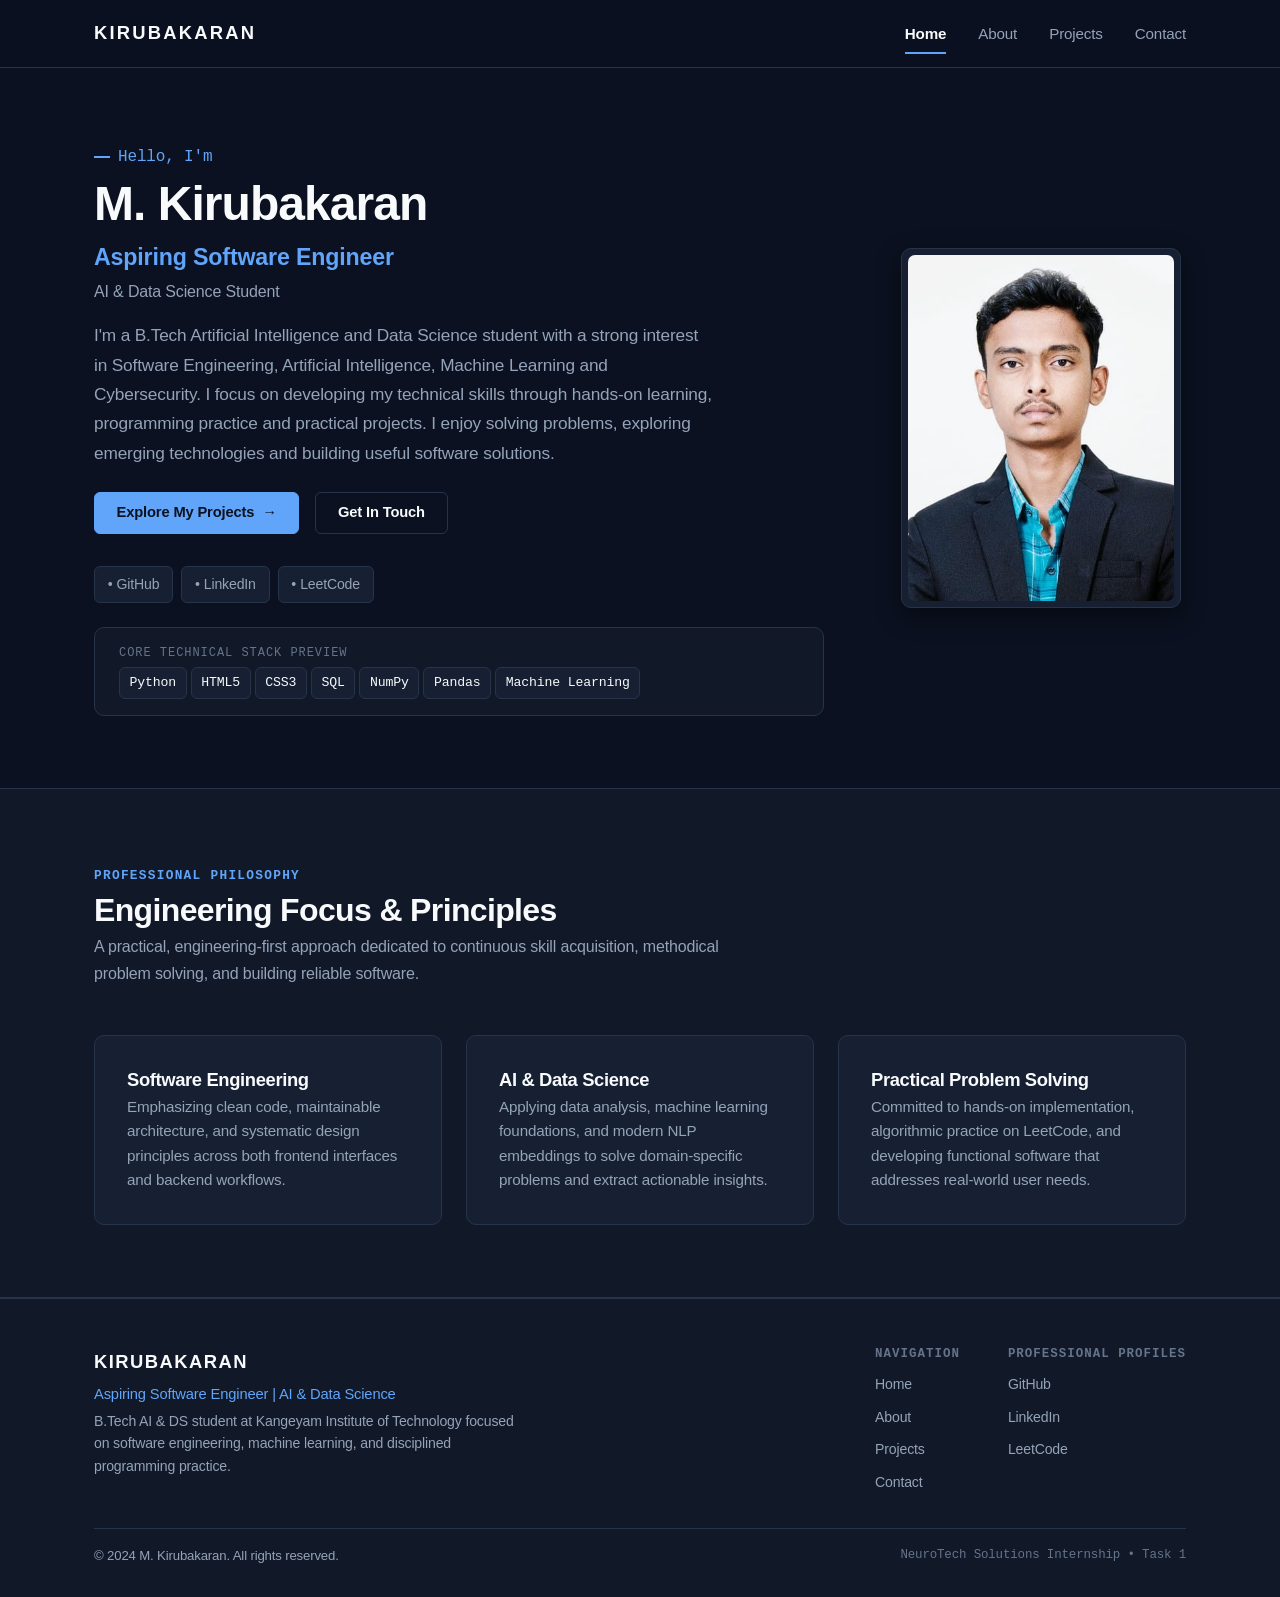
==== index.html @ fad76e25 "Complete personal portfolio website" ====
<!DOCTYPE html>
<html lang="en">
<head>
  <meta charset="UTF-8">
  <meta name="viewport" content="width=device-width, initial-scale=1.0">
  <meta name="description" content="Official personal portfolio of M. Kirubakaran - Aspiring Software Engineer and B.Tech AI & Data Science student showcasing technical projects, skills, and background.">
  <meta name="author" content="M. Kirubakaran">
  <title>M. Kirubakaran | Aspiring Software Engineer & AI & Data Science Student</title>
  <link rel="stylesheet" href="css/style.css">
</head>
<body>
  <!-- Accessible skip to content link -->
  <a href="#main-content" class="skip-link">Skip to main content</a>

  <!-- Site Header & Responsive Navigation -->
  <header class="site-header">
    <div class="container header-container">
      <a href="index.html" class="brand-logo" aria-label="M. Kirubakaran Portfolio">KIRUBAKARAN</a>

      <!-- Pure CSS Accessible Mobile Navigation Toggle -->
      <input type="checkbox" id="nav-toggle" class="nav-toggle-checkbox" aria-label="Toggle navigation menu">
      <label for="nav-toggle" class="nav-toggle-label" aria-controls="primary-navigation">
        <span class="hamburger-line"></span>
        <span class="hamburger-line"></span>
        <span class="hamburger-line"></span>
      </label>

      <!-- Navigation Links -->
      <nav id="primary-navigation" class="nav-menu" aria-label="Main Navigation">
        <a href="index.html" class="nav-link active" aria-current="page">Home</a>
        <a href="about.html" class="nav-link">About</a>
        <a href="projects.html" class="nav-link">Projects</a>
        <a href="contact.html" class="nav-link">Contact</a>
      </nav>
    </div>
  </header>

  <!-- Main Content -->
  <main id="main-content">
    <!-- Hero Section -->
    <section class="section hero-section" aria-labelledby="hero-title">
      <div class="container">
        <div class="hero-grid">
          <!-- Hero Text Content -->
          <div class="hero-content">
            <span class="hero-greeting">Hello, I'm</span>
            <h1 id="hero-title" class="hero-name">M. Kirubakaran</h1>
            
            <div class="hero-roles">
              <p class="hero-role-primary">Aspiring Software Engineer</p>
              <p class="hero-role-secondary">AI &amp; Data Science Student</p>
            </div>

            <p class="lead-text hero-intro">
              I'm a B.Tech Artificial Intelligence and Data Science student with a strong interest in Software Engineering, Artificial Intelligence, Machine Learning and Cybersecurity.
              I focus on developing my technical skills through hands-on learning, programming practice and practical projects. I enjoy solving problems, exploring emerging technologies and building useful software solutions.
            </p>

            <!-- Call to Action Buttons -->
            <div class="hero-actions">
              <a href="projects.html" class="btn btn-primary">
                <span>Explore My Projects</span>
                <span aria-hidden="true">&rarr;</span>
              </a>
              <a href="contact.html" class="btn btn-secondary">Get In Touch</a>
            </div>

            <!-- Social Profile Links -->
            <div class="social-links" aria-label="Professional Social Links">
              <a href="https://github.com/kirubakaran-ai24" target="_blank" rel="noopener noreferrer" class="social-link-item" aria-label="GitHub Profile">
                <span aria-hidden="true">&bull;</span> GitHub
              </a>
              <a href="https://www.linkedin.com/in/kirubakaran-m32/" target="_blank" rel="noopener noreferrer" class="social-link-item" aria-label="LinkedIn Profile">
                <span aria-hidden="true">&bull;</span> LinkedIn
              </a>
              <a href="https://leetcode.com/u/mkirubakaran20/" target="_blank" rel="noopener noreferrer" class="social-link-item" aria-label="LeetCode Profile">
                <span aria-hidden="true">&bull;</span> LeetCode
              </a>
            </div>

            <!-- Technical Skills Preview Bar -->
            <div class="skills-preview-box">
              <span class="skills-preview-label">Core Technical Stack Preview</span>
              <div class="skills-preview-items">
                <span class="skill-pill">Python</span>
                <span class="skill-pill">HTML5</span>
                <span class="skill-pill">CSS3</span>
                <span class="skill-pill">SQL</span>
                <span class="skill-pill">NumPy</span>
                <span class="skill-pill">Pandas</span>
                <span class="skill-pill">Machine Learning</span>
              </div>
            </div>
          </div>

          <!-- Professional Profile Image Area -->
          <div class="hero-image-wrapper">
            <figure class="profile-card">
              <img src="images/profile.jpg" alt="M. Kirubakaran - Professional Photograph" class="profile-image">
            </figure>
          </div>
        </div>
      </div>
    </section>

    <!-- Professional Introduction Highlights Section -->
    <section class="section section-alt" aria-labelledby="intro-section-title">
      <div class="container">
        <div class="section-header">
          <span class="section-eyebrow">Professional Philosophy</span>
          <h2 id="intro-section-title" class="section-title">Engineering Focus &amp; Principles</h2>
          <p class="section-description">
            A practical, engineering-first approach dedicated to continuous skill acquisition, methodical problem solving, and building reliable software.
          </p>
        </div>

        <div class="grid-3-col">
          <article class="focus-card">
            <h3 class="focus-card-title">Software Engineering</h3>
            <p class="focus-card-text">
              Emphasizing clean code, maintainable architecture, and systematic design principles across both frontend interfaces and backend workflows.
            </p>
          </article>

          <article class="focus-card">
            <h3 class="focus-card-title">AI &amp; Data Science</h3>
            <p class="focus-card-text">
              Applying data analysis, machine learning foundations, and modern NLP embeddings to solve domain-specific problems and extract actionable insights.
            </p>
          </article>

          <article class="focus-card">
            <h3 class="focus-card-title">Practical Problem Solving</h3>
            <p class="focus-card-text">
              Committed to hands-on implementation, algorithmic practice on LeetCode, and developing functional software that addresses real-world user needs.
            </p>
          </article>
        </div>
      </div>
    </section>
  </main>

  <!-- Site Footer -->
  <footer class="site-footer">
    <div class="container">
      <div class="footer-top">
        <div class="footer-brand">
          <span class="footer-logo">KIRUBAKARAN</span>
          <p class="footer-tagline">Aspiring Software Engineer | AI &amp; Data Science</p>
          <p class="footer-desc">
            B.Tech AI &amp; DS student at Kangeyam Institute of Technology focused on software engineering, machine learning, and disciplined programming practice.
          </p>
        </div>

        <div class="footer-links-group">
          <div>
            <h4 class="footer-heading">Navigation</h4>
            <ul class="footer-nav-list">
              <li><a href="index.html" class="footer-nav-link">Home</a></li>
              <li><a href="about.html" class="footer-nav-link">About</a></li>
              <li><a href="projects.html" class="footer-nav-link">Projects</a></li>
              <li><a href="contact.html" class="footer-nav-link">Contact</a></li>
            </ul>
          </div>

          <div>
            <h4 class="footer-heading">Professional Profiles</h4>
            <ul class="footer-nav-list">
              <li><a href="https://github.com/kirubakaran-ai24" target="_blank" rel="noopener noreferrer" class="footer-nav-link">GitHub</a></li>
              <li><a href="https://www.linkedin.com/in/kirubakaran-m32/" target="_blank" rel="noopener noreferrer" class="footer-nav-link">LinkedIn</a></li>
              <li><a href="https://leetcode.com/u/mkirubakaran20/" target="_blank" rel="noopener noreferrer" class="footer-nav-link">LeetCode</a></li>
            </ul>
          </div>
        </div>
      </div>

      <div class="footer-bottom">
        <p class="footer-copy">&copy; 2024 M. Kirubakaran. All rights reserved.</p>
        <span class="footer-meta">NeuroTech Solutions Internship &bull; Task 1</span>
      </div>
    </div>
  </footer>
</body>
</html>
---- css/style.css ----
/* ==========================================================================
   PERSONAL PORTFOLIO - M. KIRUBAKARAN
   NeuroTech Solutions - Web Development Internship | Task 1
   Technologies: HTML5, CSS3, CSS Flexbox, CSS Grid, CSS Media Queries
   Zero JavaScript Architecture - Dark Theme
   ========================================================================== */

/* --------------------------------------------------------------------------
   CSS CUSTOM PROPERTIES (THEME DESIGN TOKENS)
   -------------------------------------------------------------------------- */
:root {
  /* Color Palette */
  --bg-primary: #0B1120;
  --bg-secondary: #111827;
  --bg-card: #172033;
  --bg-card-hover: #1E293B;
  --accent: #60A5FA;
  --accent-hover: #93C5FD;
  --accent-muted: rgba(96, 165, 250, 0.12);
  --accent-glow: rgba(96, 165, 250, 0.25);
  --text-primary: #F8FAFC;
  --text-secondary: #94A3B8;
  --text-muted: #64748B;
  --border-color: #263449;
  --border-focus: #60A5FA;
  --tag-bg: rgba(96, 165, 250, 0.08);

  /* Typography */
  --font-sans: 'Inter', -apple-system, BlinkMacSystemFont, 'Segoe UI', Roboto, Oxygen, Ubuntu, Cantarell, sans-serif;
  --font-mono: 'JetBrains Mono', 'Fira Code', SFMono-Regular, Menlo, Monaco, Consolas, monospace;

  /* Spacing Scale */
  --space-xs: 0.25rem;
  --space-sm: 0.5rem;
  --space-md: 1rem;
  --space-lg: 1.5rem;
  --space-xl: 2rem;
  --space-2xl: 3rem;
  --space-3xl: 4.5rem;
  --space-4xl: 6rem;

  /* Layout Containers */
  --container-max-width: 1140px;
  --header-height: 4.25rem;
  --radius-sm: 6px;
  --radius-md: 10px;
  --radius-lg: 14px;
  --radius-full: 9999px;

  /* Transitions & Shadows */
  --transition-fast: 0.18s ease;
  --transition-normal: 0.25s ease;
  --shadow-subtle: 0 4px 12px rgba(0, 0, 0, 0.35);
  --shadow-card: 0 8px 24px rgba(0, 0, 0, 0.45);
  --shadow-card-hover: 0 12px 28px rgba(0, 0, 0, 0.55), 0 0 16px rgba(96, 165, 250, 0.12);
}

/* --------------------------------------------------------------------------
   RESET & BASE STYLES
   -------------------------------------------------------------------------- */
*,
*::before,
*::after {
  box-sizing: border-box;
  margin: 0;
  padding: 0;
}

html {
  font-size: 16px;
  scroll-behavior: smooth;
  -webkit-text-size-adjust: 100%;
}

body {
  background-color: var(--bg-primary);
  color: var(--text-primary);
  font-family: var(--font-sans);
  font-size: 1rem;
  line-height: 1.65;
  letter-spacing: -0.01em;
  min-height: 100vh;
  display: flex;
  flex-direction: column;
  overflow-x: hidden;
  text-rendering: optimizeLegibility;
  -webkit-font-smoothing: antialiased;
}

img {
  display: block;
  max-width: 100%;
  height: auto;
}

a {
  color: inherit;
  text-decoration: none;
  transition: color var(--transition-fast);
}

ul,
ol {
  list-style: none;
}

button,
input,
textarea,
select {
  font: inherit;
  color: inherit;
}

/* Accessible focus styling */
:focus-visible {
  outline: 2px solid var(--accent);
  outline-offset: 3px;
  border-radius: var(--radius-sm);
}

/* Skip link for keyboard navigation */
.skip-link {
  position: absolute;
  top: -100px;
  left: var(--space-md);
  background: var(--accent);
  color: var(--bg-primary);
  font-weight: 700;
  padding: var(--space-sm) var(--space-md);
  border-radius: var(--radius-sm);
  z-index: 9999;
  transition: top var(--transition-fast);
}

.skip-link:focus {
  top: var(--space-md);
}

/* --------------------------------------------------------------------------
   LAYOUT UTILITIES & WRAPPERS
   -------------------------------------------------------------------------- */
.container {
  width: 100%;
  max-width: var(--container-max-width);
  margin-left: auto;
  margin-right: auto;
  padding-left: var(--space-lg);
  padding-right: var(--space-lg);
}

main {
  flex: 1 0 auto;
}

.section {
  padding-top: var(--space-3xl);
  padding-bottom: var(--space-3xl);
}

.section-alt {
  background-color: var(--bg-secondary);
  border-top: 1px solid var(--border-color);
  border-bottom: 1px solid var(--border-color);
}

.page-header-section {
  padding-bottom: var(--space-xl);
}

.section-header-compact {
  margin-bottom: 0;
}

/* --------------------------------------------------------------------------
   TYPOGRAPHY
   -------------------------------------------------------------------------- */
h1, h2, h3, h4, h5, h6 {
  color: var(--text-primary);
  font-weight: 700;
  line-height: 1.25;
  letter-spacing: -0.02em;
}

h1 {
  font-size: clamp(2rem, 3.5vw + 0.8rem, 3rem);
}

h2 {
  font-size: clamp(1.45rem, 2.2vw + 0.6rem, 2rem);
}

h3 {
  font-size: clamp(1.15rem, 1.4vw + 0.5rem, 1.35rem);
}

h4 {
  font-size: 1.05rem;
}

p {
  color: var(--text-secondary);
  margin-bottom: var(--space-md);
}

p:last-child {
  margin-bottom: 0;
}

.lead-text {
  font-size: 1.08rem;
  line-height: 1.7;
  color: var(--text-secondary);
}

.section-header {
  margin-bottom: var(--space-2xl);
}

.section-eyebrow {
  display: inline-block;
  font-family: var(--font-mono);
  font-size: 0.8rem;
  font-weight: 600;
  color: var(--accent);
  text-transform: uppercase;
  letter-spacing: 0.1em;
  margin-bottom: var(--space-xs);
}

.section-title {
  margin-bottom: var(--space-xs);
}

.section-description {
  font-size: 1rem;
  color: var(--text-secondary);
  max-width: 680px;
}

/* --------------------------------------------------------------------------
   HEADER & RESPONSIVE NAVIGATION (CSS FLEXBOX + PURE CSS MOBILE TOGGLE)
   -------------------------------------------------------------------------- */
.site-header {
  position: sticky;
  top: 0;
  z-index: 1000;
  height: var(--header-height);
  background-color: rgba(11, 17, 32, 0.95);
  backdrop-filter: blur(12px);
  -webkit-backdrop-filter: blur(12px);
  border-bottom: 1px solid var(--border-color);
}

.header-container {
  display: flex;
  align-items: center;
  justify-content: space-between;
  height: 100%;
  position: relative;
}

/* Clean Professional Brand Logo */
.brand-logo {
  font-weight: 800;
  font-size: 1.15rem;
  letter-spacing: 0.12em;
  color: var(--text-primary);
  text-transform: uppercase;
  transition: color var(--transition-fast);
}

.brand-logo:hover {
  color: var(--accent);
}

/* Accessible Checkbox Mobile Toggle */
.nav-toggle-checkbox {
  position: absolute;
  opacity: 0;
  pointer-events: none;
}

.nav-toggle-label {
  display: none;
  cursor: pointer;
  padding: 8px;
  border-radius: var(--radius-sm);
  border: 1px solid var(--border-color);
  background: var(--bg-card);
  width: 40px;
  height: 40px;
  align-items: center;
  justify-content: center;
  flex-direction: column;
  gap: 5px;
  transition: border-color var(--transition-fast);
}

.nav-toggle-label:hover {
  border-color: var(--accent);
}

.hamburger-line {
  display: block;
  width: 20px;
  height: 2px;
  background-color: var(--text-primary);
  border-radius: 2px;
  transition: transform var(--transition-normal), opacity var(--transition-normal);
}

.nav-menu {
  display: flex;
  align-items: center;
  gap: var(--space-xl);
}

.nav-link {
  font-size: 0.95rem;
  font-weight: 500;
  color: var(--text-secondary);
  padding: var(--space-xs) 0;
  position: relative;
  transition: color var(--transition-fast);
}

.nav-link::after {
  content: '';
  position: absolute;
  bottom: -4px;
  left: 0;
  width: 0;
  height: 2px;
  background-color: var(--accent);
  transition: width var(--transition-normal);
}

.nav-link:hover {
  color: var(--text-primary);
}

.nav-link:hover::after {
  width: 100%;
}

.nav-link.active {
  color: var(--text-primary);
  font-weight: 600;
}

.nav-link.active::after {
  width: 100%;
}

/* --------------------------------------------------------------------------
   BUTTONS & BADGES
   -------------------------------------------------------------------------- */
.btn {
  display: inline-flex;
  align-items: center;
  justify-content: center;
  gap: var(--space-sm);
  font-size: 0.92rem;
  font-weight: 600;
  padding: 0.7rem 1.35rem;
  border-radius: var(--radius-sm);
  cursor: pointer;
  transition: background-color var(--transition-fast), border-color var(--transition-fast), color var(--transition-fast), transform var(--transition-fast), box-shadow var(--transition-fast);
  border: 1px solid transparent;
  line-height: 1.2;
  white-space: nowrap;
}

.btn-primary {
  background-color: var(--accent);
  color: var(--bg-primary);
  border-color: var(--accent);
}

.btn-primary:hover {
  background-color: var(--accent-hover);
  border-color: var(--accent-hover);
  color: var(--bg-primary);
  transform: translateY(-2px);
  box-shadow: 0 4px 14px rgba(96, 165, 250, 0.28);
}

.btn-secondary {
  background-color: transparent;
  color: var(--text-primary);
  border-color: var(--border-color);
}

.btn-secondary:hover {
  background-color: var(--bg-card);
  border-color: var(--accent);
  color: var(--accent);
  transform: translateY(-2px);
}

.btn-disabled {
  background-color: var(--bg-card);
  color: var(--text-muted);
  border-color: var(--border-color);
  cursor: not-allowed;
  opacity: 0.75;
}

.btn-submit {
  align-self: flex-start;
}

/* Tags & Badges */
.tag {
  display: inline-flex;
  align-items: center;
  padding: 0.25rem 0.7rem;
  background-color: var(--tag-bg);
  color: var(--accent);
  border: 1px solid rgba(96, 165, 250, 0.22);
  border-radius: var(--radius-full);
  font-size: 0.8rem;
  font-weight: 500;
  font-family: var(--font-mono);
  letter-spacing: 0.02em;
}

.tag-neutral {
  background-color: rgba(148, 163, 184, 0.08);
  color: var(--text-secondary);
  border-color: var(--border-color);
}

.tag-status {
  background-color: rgba(245, 158, 11, 0.12);
  color: #FBBF24;
  border-color: rgba(245, 158, 11, 0.3);
}

.tag-internship {
  padding: 0.45rem 0.9rem;
  font-size: 0.85rem;
}

.tag-available {
  display: inline-flex;
}

/* --------------------------------------------------------------------------
   HERO SECTION (HOME PAGE - CSS FLEXBOX)
   -------------------------------------------------------------------------- */
.hero-section {
  padding-top: var(--space-3xl);
  padding-bottom: var(--space-3xl);
  position: relative;
}

.hero-grid {
  display: flex;
  align-items: center;
  justify-content: space-between;
  gap: var(--space-3xl);
}

.hero-content {
  flex: 1 1 60%;
}

.hero-greeting {
  font-family: var(--font-mono);
  font-size: 1rem;
  color: var(--accent);
  margin-bottom: var(--space-xs);
  display: inline-flex;
  align-items: center;
  gap: var(--space-sm);
}

.hero-greeting::before {
  content: '';
  display: inline-block;
  width: 16px;
  height: 2px;
  background-color: var(--accent);
}

.hero-name {
  margin-bottom: var(--space-xs);
  color: var(--text-primary);
}

.hero-roles {
  margin-bottom: var(--space-md);
  display: flex;
  flex-direction: column;
  gap: 0.15rem;
}

.hero-role-primary {
  font-size: clamp(1.15rem, 1.8vw + 0.4rem, 1.45rem);
  font-weight: 600;
  color: var(--accent);
  margin-bottom: 0;
}

.hero-role-secondary {
  font-size: 1rem;
  font-weight: 500;
  color: var(--text-secondary);
  margin-bottom: 0;
}

.hero-intro {
  margin-bottom: var(--space-lg);
  max-width: 620px;
}

.hero-actions {
  display: flex;
  align-items: center;
  flex-wrap: wrap;
  gap: var(--space-md);
  margin-bottom: var(--space-xl);
}

/* Technical Skills Preview Bar */
.skills-preview-box {
  background-color: var(--bg-secondary);
  border: 1px solid var(--border-color);
  border-radius: var(--radius-md);
  padding: var(--space-md) var(--space-lg);
  margin-top: var(--space-lg);
}

.skills-preview-label {
  display: block;
  font-family: var(--font-mono);
  font-size: 0.75rem;
  color: var(--text-muted);
  text-transform: uppercase;
  letter-spacing: 0.08em;
  margin-bottom: var(--space-xs);
}

.skills-preview-items {
  display: flex;
  flex-wrap: wrap;
  align-items: center;
  gap: var(--space-xs);
}

.skill-pill {
  font-family: var(--font-mono);
  font-size: 0.825rem;
  color: var(--text-primary);
  background-color: var(--bg-card);
  border: 1px solid var(--border-color);
  padding: 0.25rem 0.6rem;
  border-radius: var(--radius-sm);
  transition: border-color var(--transition-fast), color var(--transition-fast);
}

.skill-pill:hover {
  border-color: var(--accent);
  color: var(--accent);
}

/* Professional Profile Image Area - Natural Portrait Framing */
.hero-image-wrapper {
  flex: 0 0 290px;
  display: flex;
  justify-content: center;
  align-items: center;
}

.profile-card {
  position: relative;
  width: 280px;
  height: 360px;
  border-radius: var(--radius-md);
  background-color: var(--bg-card);
  border: 1px solid var(--border-color);
  padding: 6px;
  box-shadow: var(--shadow-card);
  transition: transform var(--transition-normal), border-color var(--transition-normal), box-shadow var(--transition-normal);
}

.profile-card:hover {
  border-color: var(--accent);
  box-shadow: var(--shadow-card-hover);
  transform: translateY(-3px);
}

.profile-image {
  width: 100%;
  height: 100%;
  object-fit: cover;
  object-position: center 15%;
  border-radius: calc(var(--radius-md) - 3px);
}

/* --------------------------------------------------------------------------
   SOCIAL LINKS BAR (REUSABLE)
   -------------------------------------------------------------------------- */
.social-links {
  display: flex;
  align-items: center;
  gap: var(--space-sm);
  flex-wrap: wrap;
}

.social-link-item {
  display: inline-flex;
  align-items: center;
  gap: var(--space-xs);
  font-size: 0.88rem;
  font-weight: 500;
  color: var(--text-secondary);
  padding: 0.35rem 0.8rem;
  background-color: var(--bg-card);
  border: 1px solid var(--border-color);
  border-radius: var(--radius-sm);
  transition: color var(--transition-fast), border-color var(--transition-fast), background-color var(--transition-fast);
}

.social-link-item:hover {
  color: var(--accent);
  border-color: var(--accent);
  background-color: var(--bg-card-hover);
}

/* --------------------------------------------------------------------------
   FOCUS AREAS / INTRO CARDS (CSS GRID)
   -------------------------------------------------------------------------- */
.grid-3-col {
  display: grid;
  grid-template-columns: repeat(3, 1fr);
  gap: var(--space-lg);
}

.focus-card {
  background-color: var(--bg-card);
  border: 1px solid var(--border-color);
  border-radius: var(--radius-md);
  padding: var(--space-xl);
  transition: transform var(--transition-normal), border-color var(--transition-normal), box-shadow var(--transition-normal);
  display: flex;
  flex-direction: column;
}

.focus-card:hover {
  transform: translateY(-3px);
  border-color: var(--accent);
  box-shadow: var(--shadow-card-hover);
}

.focus-card-title {
  font-size: 1.15rem;
  margin-bottom: var(--space-xs);
  color: var(--text-primary);
}

.focus-card-text {
  font-size: 0.95rem;
  color: var(--text-secondary);
  line-height: 1.6;
}

/* --------------------------------------------------------------------------
   ABOUT PAGE STYLES (SECTIONS A, B, C, D)
   -------------------------------------------------------------------------- */
.about-section-block {
  margin-bottom: var(--space-2xl);
}

.about-section-block:last-child {
  margin-bottom: 0;
}

.about-content-card {
  background-color: var(--bg-card);
  border: 1px solid var(--border-color);
  border-radius: var(--radius-md);
  padding: var(--space-xl);
}

.about-lead-item {
  margin-bottom: var(--space-md);
}

/* Education Card Layout */
.education-card {
  background-color: var(--bg-card);
  border: 1px solid var(--border-color);
  border-radius: var(--radius-md);
  padding: var(--space-xl);
  display: flex;
  justify-content: space-between;
  align-items: flex-start;
  gap: var(--space-lg);
  transition: border-color var(--transition-fast);
}

.education-card:hover {
  border-color: var(--accent);
}

.education-meta {
  display: flex;
  flex-direction: column;
  gap: 0.2rem;
}

.education-tag {
  width: fit-content;
  margin-bottom: var(--space-xs);
}

.education-degree {
  font-size: 1.25rem;
  color: var(--text-primary);
  margin-bottom: var(--space-xs);
}

.education-school {
  font-size: 1.05rem;
  color: var(--accent);
  font-weight: 600;
  margin-bottom: 0.15rem;
}

.education-location {
  color: var(--text-secondary);
  font-size: 0.92rem;
}

/* Technical Skills Grid */
.skills-grid {
  display: grid;
  grid-template-columns: repeat(auto-fit, minmax(280px, 1fr));
  gap: var(--space-lg);
}

.skill-category-card {
  background-color: var(--bg-card);
  border: 1px solid var(--border-color);
  border-radius: var(--radius-md);
  padding: var(--space-lg);
  display: flex;
  flex-direction: column;
  transition: border-color var(--transition-fast), transform var(--transition-fast);
}

.skill-category-card:hover {
  border-color: var(--accent);
  transform: translateY(-2px);
}

.skill-category-title {
  font-size: 1.05rem;
  font-weight: 600;
  color: var(--text-primary);
  margin-bottom: var(--space-md);
  padding-bottom: var(--space-xs);
  border-bottom: 1px solid var(--border-color);
}

.skill-tag-list {
  display: flex;
  flex-wrap: wrap;
  gap: var(--space-xs);
}

.skill-item-badge {
  font-family: var(--font-mono);
  font-size: 0.825rem;
  padding: 0.3rem 0.65rem;
  background-color: var(--bg-secondary);
  border: 1px solid var(--border-color);
  border-radius: var(--radius-sm);
  color: var(--text-primary);
  transition: border-color var(--transition-fast), color var(--transition-fast);
}

.skill-item-badge:hover {
  border-color: var(--accent);
  color: var(--accent);
}

/* Professional Interests Grid */
.interests-grid {
  display: grid;
  grid-template-columns: repeat(auto-fit, minmax(200px, 1fr));
  gap: var(--space-md);
}

.interest-item {
  background-color: var(--bg-card);
  border: 1px solid var(--border-color);
  border-radius: var(--radius-md);
  padding: var(--space-md) var(--space-lg);
  display: flex;
  align-items: center;
  gap: var(--space-sm);
  transition: border-color var(--transition-fast), transform var(--transition-fast);
}

.interest-item:hover {
  border-color: var(--accent);
  transform: translateY(-2px);
}

.interest-bullet {
  width: 8px;
  height: 8px;
  border-radius: 2px;
  background-color: var(--accent);
  flex-shrink: 0;
}

.interest-name {
  font-weight: 600;
  font-size: 0.95rem;
  color: var(--text-primary);
}

/* --------------------------------------------------------------------------
   PROJECTS PAGE STYLES (CSS GRID & CONSISTENT PROJECT CARDS)
   -------------------------------------------------------------------------- */
.projects-grid {
  display: grid;
  grid-template-columns: 1fr;
  gap: var(--space-xl);
}

.project-card {
  background-color: var(--bg-card);
  border: 1px solid var(--border-color);
  border-radius: var(--radius-lg);
  transition: transform var(--transition-normal), border-color var(--transition-normal), box-shadow var(--transition-normal);
  display: flex;
  flex-direction: column;
}

.project-card:hover {
  border-color: var(--accent);
  box-shadow: var(--shadow-card-hover);
  transform: translateY(-3px);
}

.project-card-inner {
  padding: var(--space-2xl);
  display: flex;
  flex-direction: column;
  flex: 1;
}

.project-card-header {
  display: flex;
  justify-content: space-between;
  align-items: center;
  margin-bottom: var(--space-md);
  flex-wrap: wrap;
  gap: var(--space-sm);
}

.project-number {
  font-family: var(--font-mono);
  font-size: 0.88rem;
  font-weight: 700;
  color: var(--accent);
  letter-spacing: 0.05em;
}

.project-category {
  font-family: var(--font-mono);
  font-size: 0.78rem;
  color: var(--text-muted);
  text-transform: uppercase;
  letter-spacing: 0.06em;
  background-color: var(--bg-secondary);
  padding: 0.25rem 0.65rem;
  border-radius: var(--radius-full);
  border: 1px solid var(--border-color);
}

.project-title {
  font-size: 1.45rem;
  margin-bottom: var(--space-sm);
  color: var(--text-primary);
}

.project-description {
  font-size: 0.98rem;
  line-height: 1.7;
  color: var(--text-secondary);
  margin-bottom: var(--space-lg);
}

.project-tech-section {
  margin-top: auto;
  margin-bottom: var(--space-lg);
}

.project-tech-heading {
  font-family: var(--font-mono);
  font-size: 0.75rem;
  text-transform: uppercase;
  letter-spacing: 0.08em;
  color: var(--text-muted);
  margin-bottom: var(--space-xs);
  display: block;
}

.project-tech-tags {
  display: flex;
  flex-wrap: wrap;
  gap: var(--space-xs);
}

.project-tech-tag {
  font-family: var(--font-mono);
  font-size: 0.8rem;
  padding: 0.25rem 0.6rem;
  background-color: var(--bg-secondary);
  border: 1px solid var(--border-color);
  border-radius: var(--radius-sm);
  color: var(--accent);
}

.project-actions {
  display: flex;
  align-items: center;
  flex-wrap: wrap;
  gap: var(--space-md);
  padding-top: var(--space-md);
  border-top: 1px solid var(--border-color);
}

/* --------------------------------------------------------------------------
   CONTACT PAGE STYLES (CSS GRID & ACCESSIBLE FORM)
   -------------------------------------------------------------------------- */
.contact-layout {
  display: grid;
  grid-template-columns: 1fr 1.2fr;
  gap: var(--space-2xl);
  align-items: start;
}

.contact-info-panel {
  display: flex;
  flex-direction: column;
  gap: var(--space-lg);
}

.contact-card {
  background-color: var(--bg-card);
  border: 1px solid var(--border-color);
  border-radius: var(--radius-md);
  padding: var(--space-xl);
}

.contact-card-title {
  font-size: 1.15rem;
  margin-bottom: var(--space-md);
  color: var(--text-primary);
}

.contact-intro-text {
  font-size: 0.95rem;
  margin-bottom: var(--space-lg);
}

.contact-status-title {
  font-size: 1.05rem;
}

.contact-status-desc {
  font-size: 0.92rem;
  color: var(--text-secondary);
  margin-bottom: var(--space-md);
}

.contact-item-group {
  display: flex;
  flex-direction: column;
  gap: var(--space-md);
}

.contact-detail-row {
  display: flex;
  flex-direction: column;
  gap: 0.2rem;
}

.contact-label {
  font-family: var(--font-mono);
  font-size: 0.75rem;
  text-transform: uppercase;
  letter-spacing: 0.08em;
  color: var(--text-muted);
}

.contact-value {
  color: var(--text-primary);
  font-weight: 500;
  font-size: 0.95rem;
  word-break: break-all;
}

.contact-value a {
  color: var(--accent);
}

.contact-value a:hover {
  text-decoration: underline;
  color: var(--accent-hover);
}

/* Contact Form */
.contact-form-card {
  background-color: var(--bg-card);
  border: 1px solid var(--border-color);
  border-radius: var(--radius-lg);
  padding: var(--space-xl);
  box-shadow: var(--shadow-card);
}

.form-heading {
  margin-bottom: var(--space-xs);
}

.form-subtext {
  font-size: 0.95rem;
  color: var(--text-secondary);
  margin-bottom: var(--space-lg);
}

.contact-form {
  display: flex;
  flex-direction: column;
  gap: var(--space-md);
}

.form-group {
  display: flex;
  flex-direction: column;
  gap: var(--space-xs);
}

.form-label {
  font-size: 0.88rem;
  font-weight: 600;
  color: var(--text-primary);
  display: flex;
  justify-content: space-between;
  align-items: center;
}

.form-required {
  color: var(--accent);
  font-size: 0.85rem;
}

.form-input,
.form-textarea {
  width: 100%;
  background-color: var(--bg-secondary);
  border: 1px solid var(--border-color);
  border-radius: var(--radius-sm);
  padding: 0.7rem 0.9rem;
  color: var(--text-primary);
  font-size: 0.92rem;
  transition: border-color var(--transition-fast), box-shadow var(--transition-fast);
}

.form-input::placeholder,
.form-textarea::placeholder {
  color: var(--text-muted);
}

.form-input:focus,
.form-textarea:focus {
  outline: none;
  border-color: var(--border-focus);
  box-shadow: 0 0 0 3px rgba(96, 165, 250, 0.2);
}

.form-textarea {
  resize: vertical;
  min-height: 130px;
}

.form-notice {
  background-color: rgba(96, 165, 250, 0.06);
  border-left: 3px solid var(--accent);
  padding: var(--space-md);
  border-radius: 0 var(--radius-sm) var(--radius-sm) 0;
  font-size: 0.825rem;
  color: var(--text-secondary);
  line-height: 1.5;
}

/* --------------------------------------------------------------------------
   FOOTER (CONSISTENT ACROSS ALL FOUR PAGES)
   -------------------------------------------------------------------------- */
.site-footer {
  background-color: var(--bg-secondary);
  border-top: 1px solid var(--border-color);
  padding-top: var(--space-2xl);
  padding-bottom: var(--space-xl);
  margin-top: auto;
}

.footer-top {
  display: flex;
  justify-content: space-between;
  align-items: flex-start;
  flex-wrap: wrap;
  gap: var(--space-xl);
  margin-bottom: var(--space-xl);
}

.footer-brand {
  max-width: 420px;
}

.footer-logo {
  font-size: 1.15rem;
  font-weight: 800;
  letter-spacing: 0.08em;
  color: var(--text-primary);
  margin-bottom: var(--space-xs);
  display: inline-block;
}

.footer-tagline {
  font-size: 0.92rem;
  color: var(--accent);
  font-weight: 500;
  margin-bottom: var(--space-xs);
}

.footer-desc {
  font-size: 0.88rem;
  color: var(--text-secondary);
  line-height: 1.6;
}

.footer-links-group {
  display: flex;
  gap: var(--space-2xl);
  flex-wrap: wrap;
}

.footer-heading {
  font-family: var(--font-mono);
  font-size: 0.78rem;
  text-transform: uppercase;
  letter-spacing: 0.08em;
  color: var(--text-muted);
  margin-bottom: var(--space-sm);
}

.footer-nav-list {
  display: flex;
  flex-direction: column;
  gap: 0.4rem;
}

.footer-nav-link {
  font-size: 0.88rem;
  color: var(--text-secondary);
  transition: color var(--transition-fast);
}

.footer-nav-link:hover {
  color: var(--accent);
}

.footer-bottom {
  display: flex;
  justify-content: space-between;
  align-items: center;
  flex-wrap: wrap;
  gap: var(--space-md);
  padding-top: var(--space-md);
  border-top: 1px solid var(--border-color);
  font-size: 0.825rem;
  color: var(--text-muted);
}

.footer-copy {
  margin-bottom: 0;
}

.footer-meta {
  font-family: var(--font-mono);
  font-size: 0.78rem;
}

/* --------------------------------------------------------------------------
   RESPONSIVE MEDIA QUERIES (DESKTOP, TABLET, MOBILE)
   Breakpoints:
   - Desktop: >= 1024px
   - Tablet: 768px - 1023px
   - Mobile: < 768px (down to 360px & 390px)
   -------------------------------------------------------------------------- */

/* TABLET BREAKPOINT (768px - 1023px) */
@media (max-width: 1023px) {
  .hero-grid {
    gap: var(--space-xl);
  }

  .hero-image-wrapper {
    flex: 0 0 250px;
  }

  .profile-card {
    width: 240px;
    height: 310px;
  }

  .grid-3-col {
    grid-template-columns: repeat(2, 1fr);
  }

  .contact-layout {
    grid-template-columns: 1fr;
    gap: var(--space-xl);
  }
}

/* MOBILE BREAKPOINT (Below 768px) */
@media (max-width: 767px) {
  .container {
    padding-left: var(--space-md);
    padding-right: var(--space-md);
  }

  .section {
    padding-top: var(--space-xl);
    padding-bottom: var(--space-xl);
  }

  /* Mobile Navigation via Pure CSS Checkbox */
  .brand-logo {
    font-size: 1.05rem;
    flex-shrink: 0;
  }

  .nav-toggle-label {
    display: flex;
    margin-left: auto;
    flex-shrink: 0;
    z-index: 1001;
  }

  .nav-menu {
    display: none;
    position: absolute;
    top: var(--header-height);
    left: 0;
    right: 0;
    width: 100%;
    background-color: var(--bg-secondary);
    border-bottom: 1px solid var(--border-color);
    flex-direction: column;
    align-items: flex-start;
    padding: var(--space-md);
    gap: var(--space-xs);
    box-shadow: var(--shadow-card);
  }

  /* When checkbox is checked, display mobile menu */
  .nav-toggle-checkbox:checked ~ .nav-menu {
    display: flex;
  }

  /* Hamburger transformation into X */
  .nav-toggle-checkbox:checked + .nav-toggle-label .hamburger-line:nth-child(1) {
    transform: translateY(7px) rotate(45deg);
  }

  .nav-toggle-checkbox:checked + .nav-toggle-label .hamburger-line:nth-child(2) {
    opacity: 0;
  }

  .nav-toggle-checkbox:checked + .nav-toggle-label .hamburger-line:nth-child(3) {
    transform: translateY(-7px) rotate(-45deg);
  }

  .nav-link {
    display: block;
    width: 100%;
    font-size: 1rem;
    padding: var(--space-sm) 0;
    border-bottom: 1px solid rgba(38, 52, 73, 0.5);
  }

  .nav-link::after {
    display: none;
  }

  .nav-link.active {
    color: var(--accent);
  }

  /* Hero Section Mobile Stacking */
  .hero-section {
    padding-top: var(--space-xl);
    padding-bottom: var(--space-xl);
  }

  .hero-grid {
    flex-direction: column-reverse;
    text-align: left;
    gap: var(--space-xl);
  }

  .hero-content {
    flex: 1 1 100%;
    width: 100%;
  }

  .hero-image-wrapper {
    flex: 0 0 auto;
    width: 100%;
    display: flex;
    justify-content: center;
  }

  .profile-card {
    width: 220px;
    height: 285px;
  }

  .hero-actions {
    flex-direction: column;
    align-items: stretch;
    gap: var(--space-sm);
  }

  .hero-actions .btn {
    width: 100%;
  }

  /* Grids Stack to 1 Column */
  .grid-3-col {
    grid-template-columns: 1fr;
    gap: var(--space-md);
  }

  .skills-grid {
    grid-template-columns: 1fr;
  }

  .interests-grid {
    grid-template-columns: 1fr;
  }

  .education-card {
    flex-direction: column;
    gap: var(--space-md);
  }

  /* Project Card Mobile Spacing */
  .project-card-inner {
    padding: var(--space-lg);
  }

  .project-actions {
    flex-direction: column;
    align-items: stretch;
  }

  .project-actions .btn {
    width: 100%;
  }

  /* Contact Form Mobile Spacing */
  .contact-form-card {
    padding: var(--space-lg);
  }

  /* Footer Mobile */
  .footer-top {
    flex-direction: column;
    gap: var(--space-lg);
  }

  .footer-links-group {
    flex-direction: column;
    gap: var(--space-lg);
  }

  .footer-bottom {
    flex-direction: column;
    align-items: flex-start;
    gap: var(--space-xs);
  }
}

/* SMALL MOBILE BREAKPOINT (<= 480px) */
@media (max-width: 480px) {
  .profile-card {
    width: 200px;
    height: 260px;
  }

  .skills-preview-box {
    padding: var(--space-sm) var(--space-md);
  }

  .skill-pill {
    font-size: 0.78rem;
  }
}

/* --------------------------------------------------------------------------
   ACCESSIBILITY & PREFERENCES
   -------------------------------------------------------------------------- */
@media (prefers-reduced-motion: reduce) {
  *,
  *::before,
  *::after {
    animation-duration: 0.01ms !important;
    animation-iteration-count: 1 !important;
    transition-duration: 0.01ms !important;
    scroll-behavior: auto !important;
  }
}
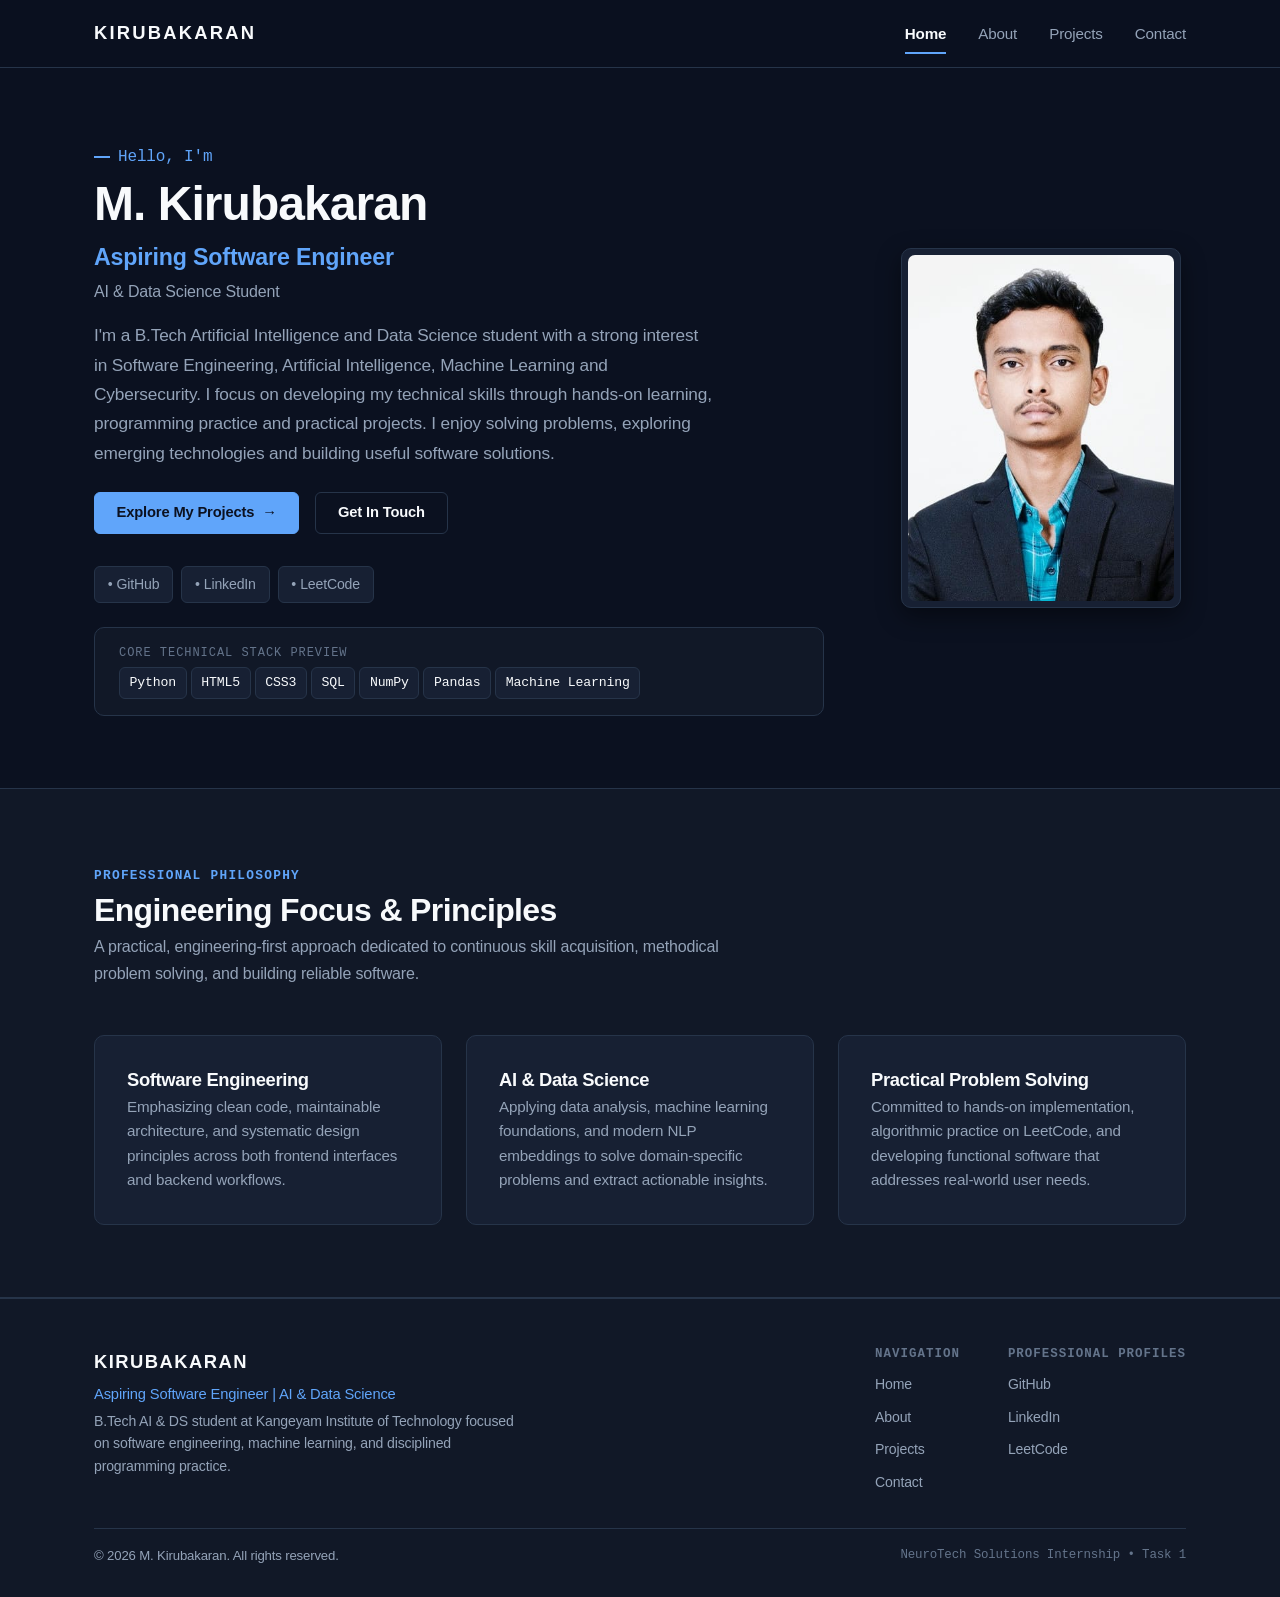
==== commit 12e8f968: "Finalize portfolio and add verified screenshots" ====
--- a/index.html
+++ b/index.html
@@ -67,7 +67,7 @@
 
             <!-- Social Profile Links -->
             <div class="social-links" aria-label="Professional Social Links">
-              <a href="https://github.com/kirubakaran-ai24" target="_blank" rel="noopener noreferrer" class="social-link-item" aria-label="GitHub Profile">
+              <a href="https://github.com/Kirubakaranmaxi32" target="_blank" rel="noopener noreferrer" class="social-link-item" aria-label="GitHub Profile">
                 <span aria-hidden="true">&bull;</span> GitHub
               </a>
               <a href="https://www.linkedin.com/in/kirubakaran-m32/" target="_blank" rel="noopener noreferrer" class="social-link-item" aria-label="LinkedIn Profile">
@@ -166,7 +166,7 @@
           <div>
             <h4 class="footer-heading">Professional Profiles</h4>
             <ul class="footer-nav-list">
-              <li><a href="https://github.com/kirubakaran-ai24" target="_blank" rel="noopener noreferrer" class="footer-nav-link">GitHub</a></li>
+              <li><a href="https://github.com/Kirubakaranmaxi32" target="_blank" rel="noopener noreferrer" class="footer-nav-link">GitHub</a></li>
               <li><a href="https://www.linkedin.com/in/kirubakaran-m32/" target="_blank" rel="noopener noreferrer" class="footer-nav-link">LinkedIn</a></li>
               <li><a href="https://leetcode.com/u/mkirubakaran20/" target="_blank" rel="noopener noreferrer" class="footer-nav-link">LeetCode</a></li>
             </ul>
@@ -175,7 +175,7 @@
       </div>
 
       <div class="footer-bottom">
-        <p class="footer-copy">&copy; 2024 M. Kirubakaran. All rights reserved.</p>
+        <p class="footer-copy">&copy; 2026 M. Kirubakaran. All rights reserved.</p>
         <span class="footer-meta">NeuroTech Solutions Internship &bull; Task 1</span>
       </div>
     </div>
